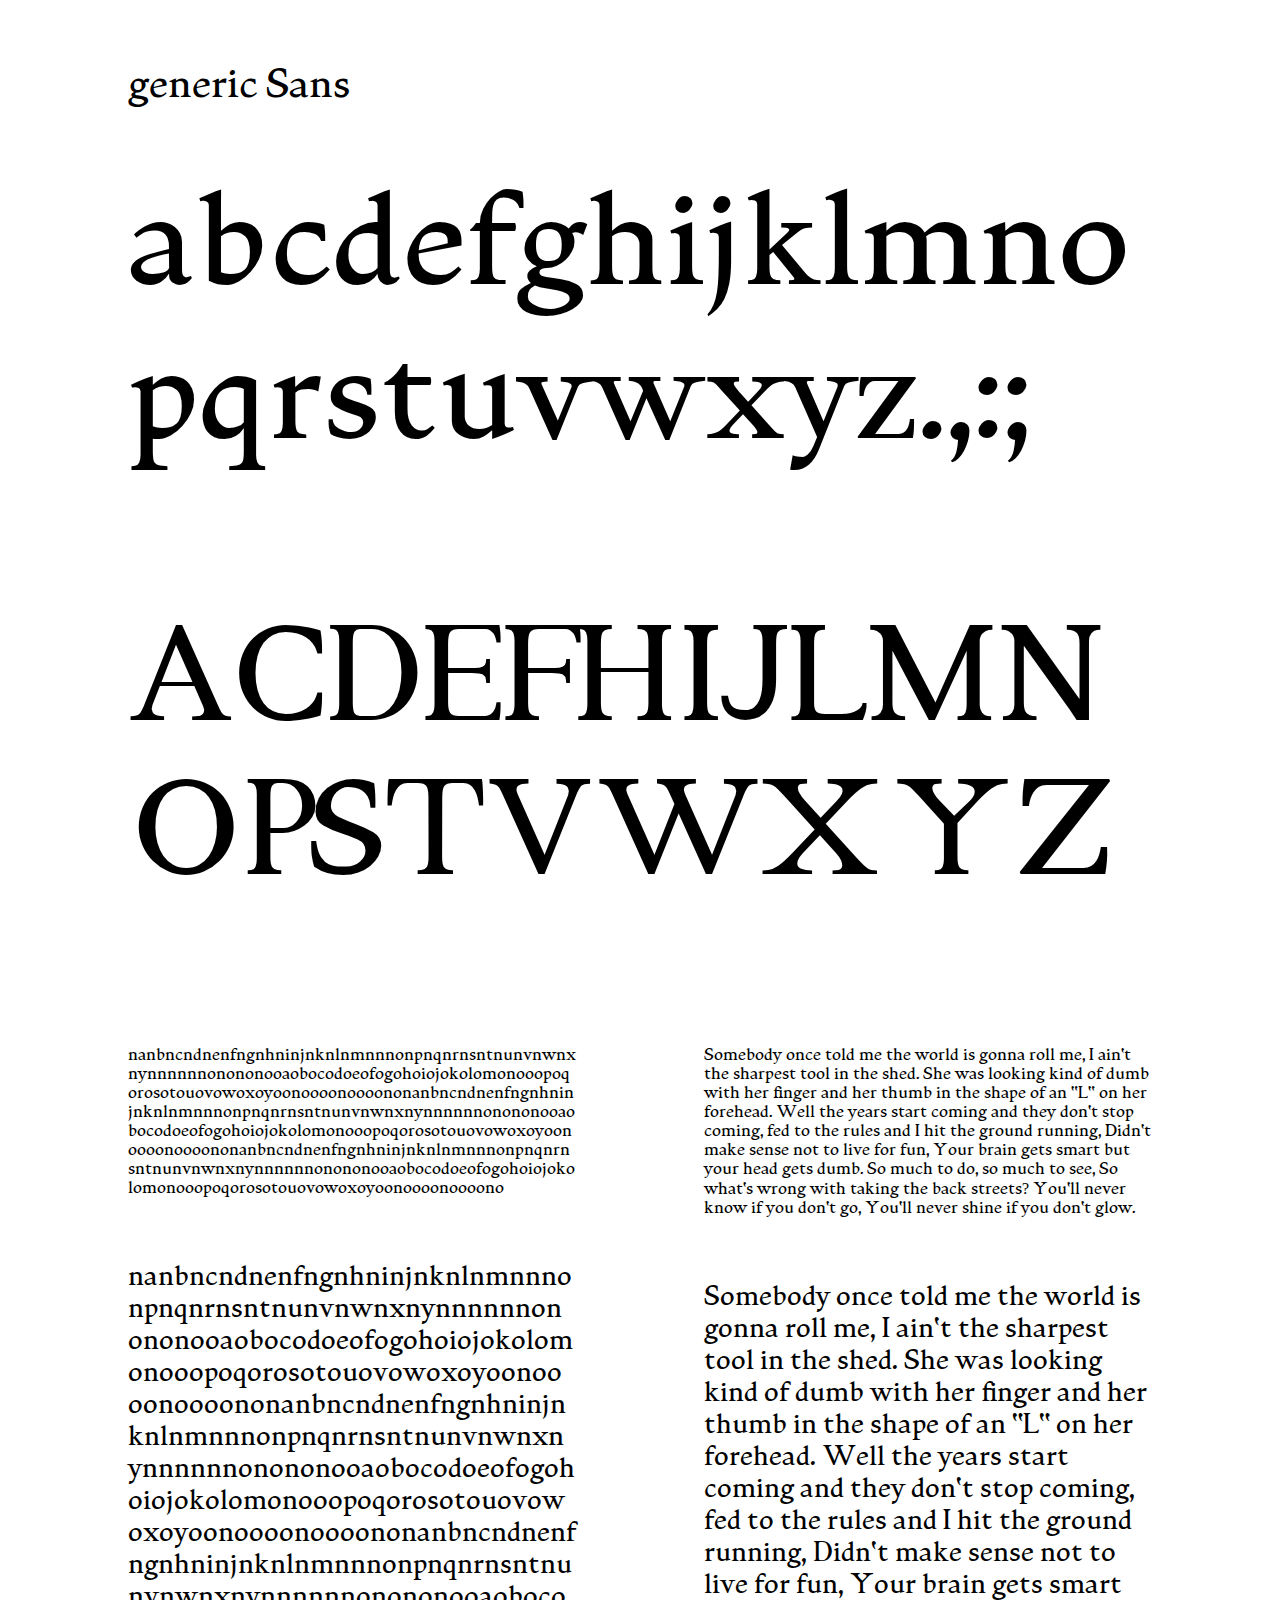
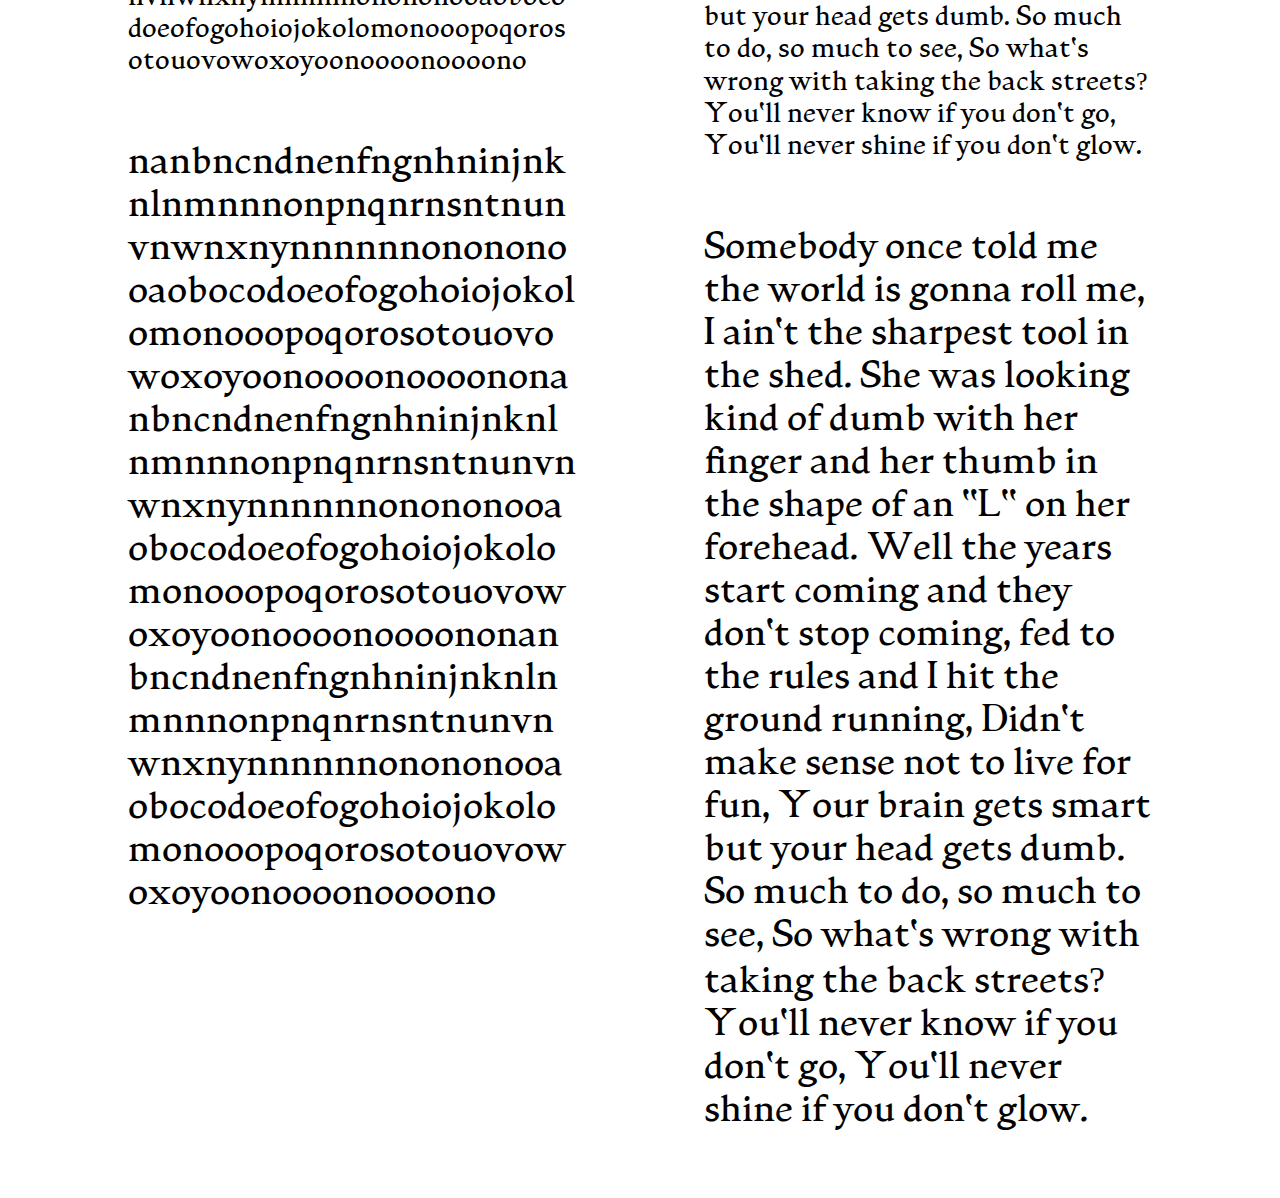
==== index.html @ 1fd0e132 "first" ====
<!DOCTYPE html>
<head>
  <script>
  window.onbeforeunload = function () {
  window.scrollTo(0, 0);
}
  </script>
  <link rel="stylesheet" href="style.css">

</head>
<body>
  <div class="type_specimen font_name">generic Sans</div>
  <div class="type_specimen alphabet" contenteditable="true" spellcheck="false">abcdefghijklmnopqrstuvwxyz.,:;</div>
  <div class="type_specimen alphabet" contenteditable="true" spellcheck="false">ACDEFHIJLMNOPSTVWXYZ</div>
  <section>
    <div contenteditable="true" spellcheck="false" class="type_specimen texture sixteen">[base64]
    </div>
    <div contenteditable="true" spellcheck="false" class="type_specimen texture twenty-six">[base64]
    </div>
    <div contenteditable="true" spellcheck="false" class="type_specimen texture thirty-six">[base64]
    </div>
  </section>
  <section>
    <div contenteditable="true" spellcheck="false" class="type_specimen paragraph sixteen">Somebody once told me the world is gonna roll me, I ain't the sharpest tool in the shed. She was looking kind of dumb with her finger and her thumb in the shape of an "L" on her forehead. Well the years start coming and they don't stop coming, fed to the rules and I hit the ground running, Didn't make sense not to live for fun, Your brain gets smart but your head gets dumb. So much to do, so much to see, So what's wrong with taking the back streets? You'll never know if you don't go, You'll never shine if you don't glow.
    </div>
    <div contenteditable="true" spellcheck="false" class="type_specimen paragraph twenty-six">Somebody once told me the world is gonna roll me, I ain't the sharpest tool in the shed. She was looking kind of dumb with her finger and her thumb in the shape of an "L" on her forehead. Well the years start coming and they don't stop coming, fed to the rules and I hit the ground running, Didn't make sense not to live for fun, Your brain gets smart but your head gets dumb. So much to do, so much to see, So what's wrong with taking the back streets? You'll never know if you don't go, You'll never shine if you don't glow.
    </div>
    <div contenteditable="true" spellcheck="false" class="type_specimen paragraph thirty-six">Somebody once told me the world is gonna roll me, I ain't the sharpest tool in the shed. She was looking kind of dumb with her finger and her thumb in the shape of an "L" on her forehead. Well the years start coming and they don't stop coming, fed to the rules and I hit the ground running, Didn't make sense not to live for fun, Your brain gets smart but your head gets dumb. So much to do, so much to see, So what's wrong with taking the back streets? You'll never know if you don't go, You'll never shine if you don't glow.
    </div>
  </section>


</body>
</html>
---- style.css ----
@font-face {
    font-family: 'Generic Serif_Regular';
    src:    url('Generic_Serif-Regular_web.eot');
    src:    url('Generic_Serif-Regular_web.eot?#iefix') format('embedded-opentype'),
            url('Generic_Serif-Regular_web.woff') format('woff'),
            url('Generic_Serif-Regular_web.woff2') format('woff2'),
            url('Generic_Serif-Regular_web.ttf') format('truetype'),
            url('Generic_Serif-Regular_web.svg#svgFontName') format('svg');
    font-weight: normal;
    font-style: normal;
}

html {
  -webkit-tap-highlight-color: transparent;
  font-weight: normal;
  font-smooth: never;
 -webkit-font-smoothing: antialiased;

}




body{

  font-family: -apple-system, BlinkMacSystemFont,
     "Segoe UI", "Roboto", "Oxygen",
     "Ubuntu", "Cantarell", "Fira Sans",
     "Droid Sans", "Helvetica Neue", sans-serif, STXihei, 微软雅黑;
  border: 0;
  margin: 0;
  transition: .5s;
  overflow-x: hidden;
  background-color: white;
  display: flex;
  flex-direction: row;
  flex-wrap: wrap;
  align-items: flex-start;
  justify-content: flex-start;
  text-decoration: none;
}
[contenteditable]:focus {
    outline: none;
}
div{

  width: 80vw;
  margin-left: 10vw;
}
.type_specimen{
  font-family: 'Generic Serif_Regular';
  margin-top: 5vw;
  margin-bottom: 5vw;
}
.font_name{
  font-size: 3vw;
  margin-bottom: 0;
  flex-grow: 1;
}
.alphabet{
    font-size: 10vw;
    word-wrap: break-word;
}
.texture{
  word-wrap: break-word;
  width: 35vw
}
.paragraph{
  word-wrap: break-word;
  width: 35vw
}
.sixteen{
  font-size: 16px;
}
.twenty-six{
  font-size: 26px;
}
.thirty-six{
  font-size: 36px;
}
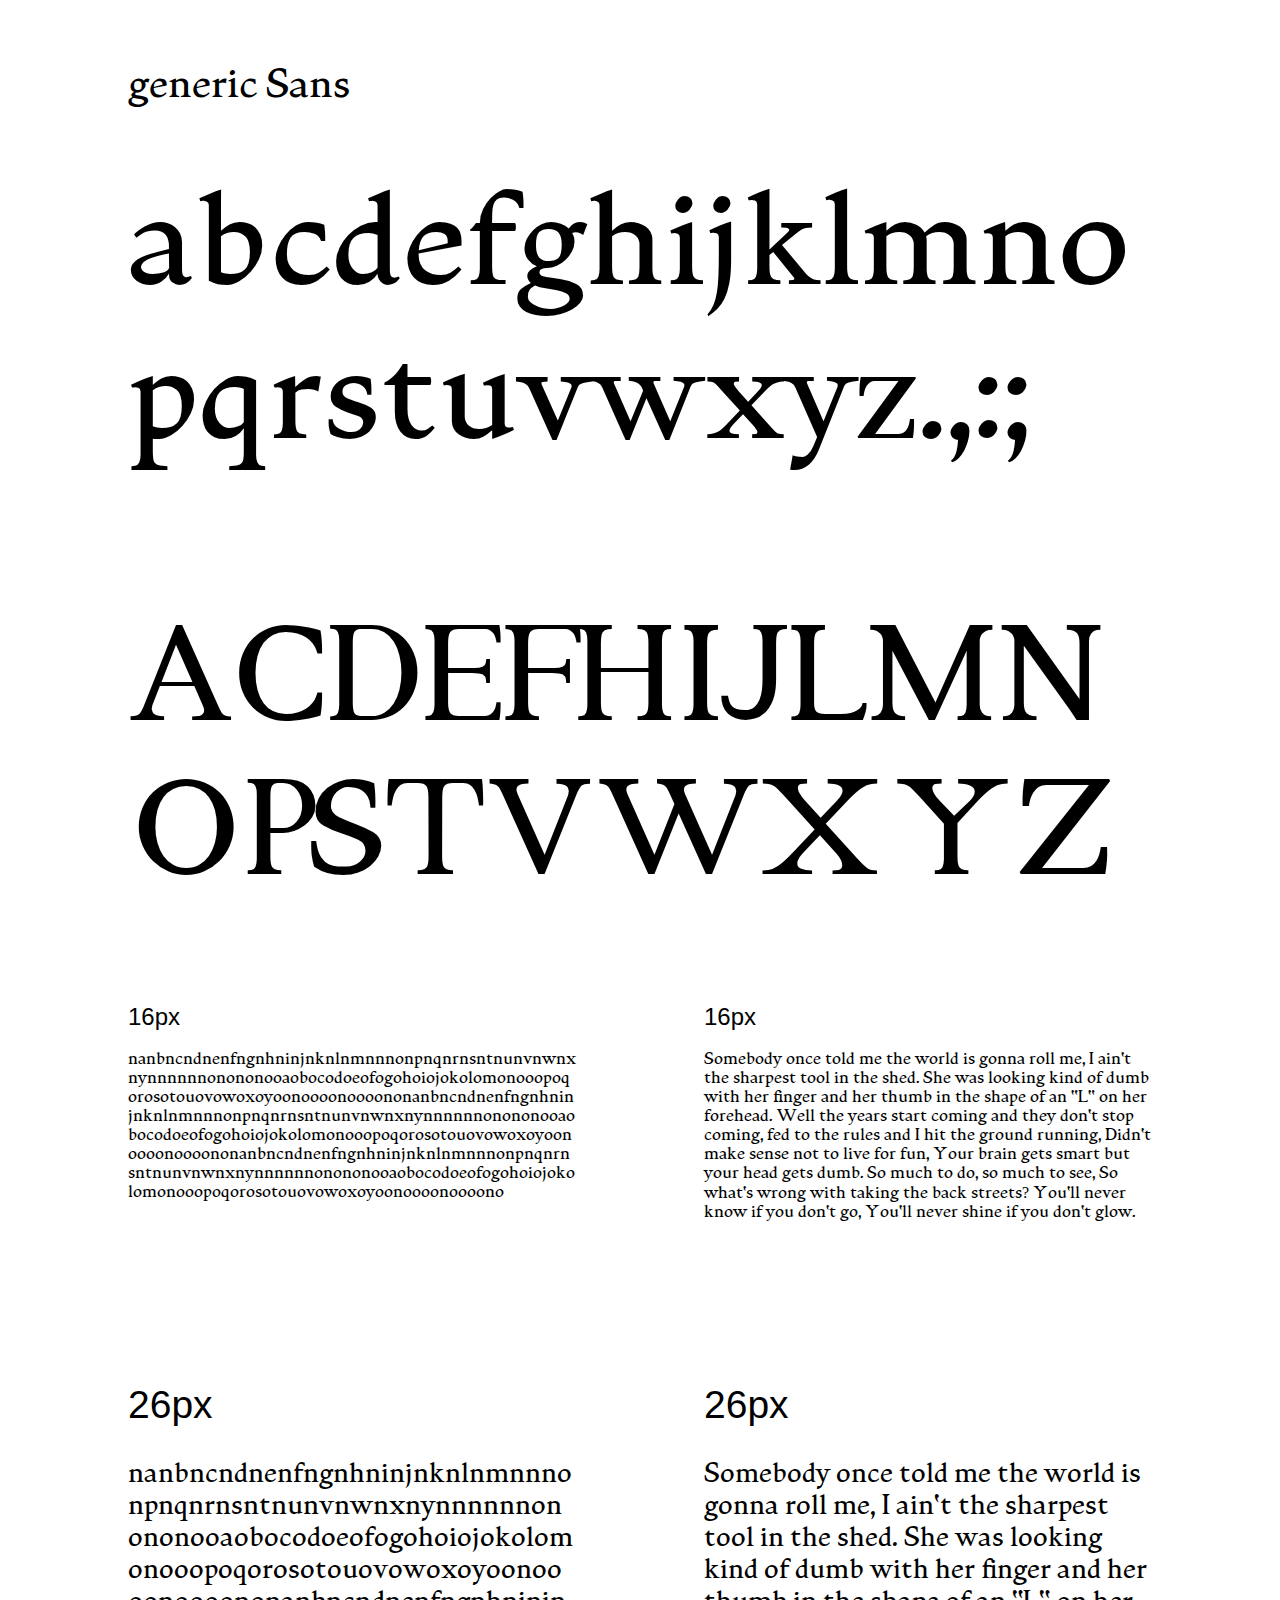
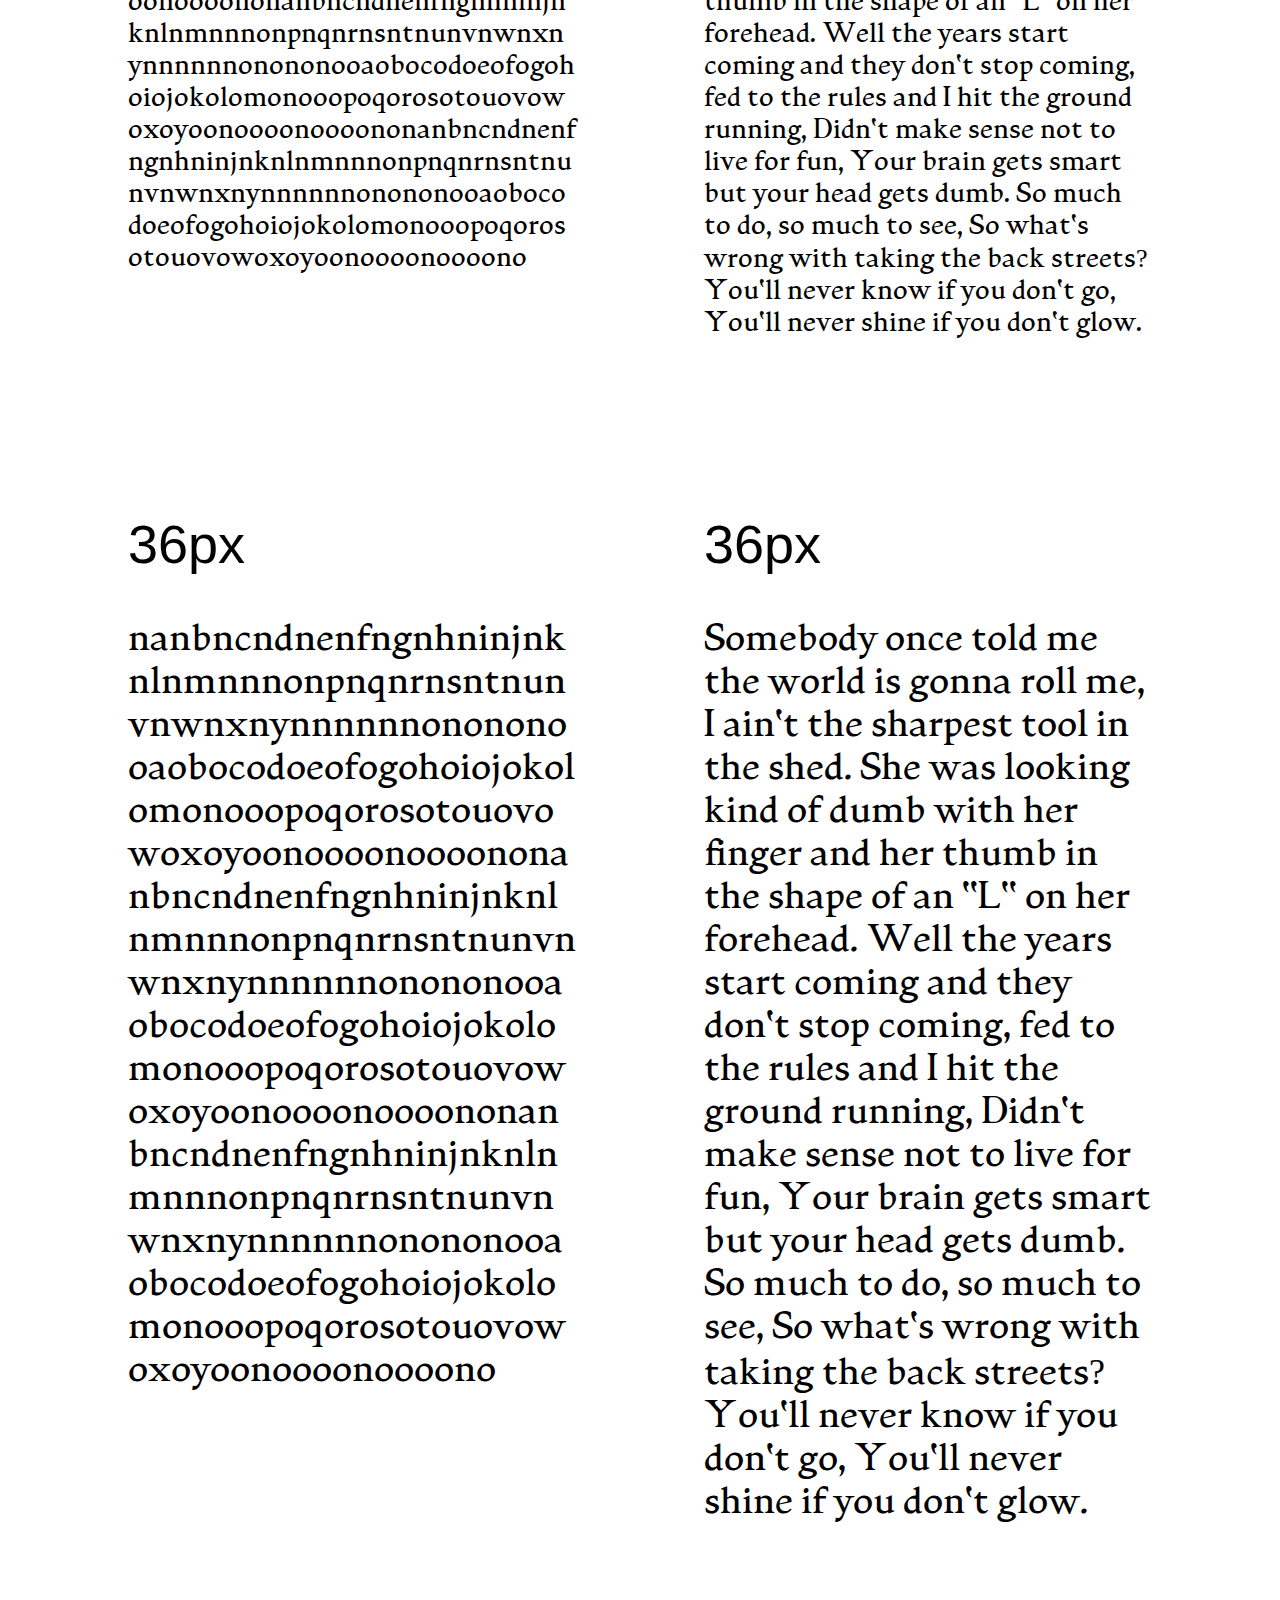
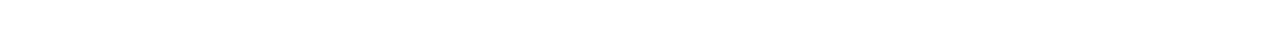
==== commit bfd8b4c5: "up" ====
--- a/index.html
+++ b/index.html
@@ -13,19 +13,21 @@
   <div class="type_specimen alphabet" contenteditable="true" spellcheck="false">abcdefghijklmnopqrstuvwxyz.,:;</div>
   <div class="type_specimen alphabet" contenteditable="true" spellcheck="false">ACDEFHIJLMNOPSTVWXYZ</div>
   <section>
-    <div contenteditable="true" spellcheck="false" class="type_specimen texture sixteen">[base64]
+    <div contenteditable="true" spellcheck="false" class="type_specimen texture sixteen"><h2>16px</h2>[base64]
     </div>
-    <div contenteditable="true" spellcheck="false" class="type_specimen texture twenty-six">[base64]
-    </div>
-    <div contenteditable="true" spellcheck="false" class="type_specimen texture thirty-six">[base64]
+    <div contenteditable="true" spellcheck="false" class="type_specimen paragraph sixteen"><h2>16px</h2>Somebody once told me the world is gonna roll me, I ain't the sharpest tool in the shed. She was looking kind of dumb with her finger and her thumb in the shape of an "L" on her forehead. Well the years start coming and they don't stop coming, fed to the rules and I hit the ground running, Didn't make sense not to live for fun, Your brain gets smart but your head gets dumb. So much to do, so much to see, So what's wrong with taking the back streets? You'll never know if you don't go, You'll never shine if you don't glow.
     </div>
   </section>
   <section>
-    <div contenteditable="true" spellcheck="false" class="type_specimen paragraph sixteen">Somebody once told me the world is gonna roll me, I ain't the sharpest tool in the shed. She was looking kind of dumb with her finger and her thumb in the shape of an "L" on her forehead. Well the years start coming and they don't stop coming, fed to the rules and I hit the ground running, Didn't make sense not to live for fun, Your brain gets smart but your head gets dumb. So much to do, so much to see, So what's wrong with taking the back streets? You'll never know if you don't go, You'll never shine if you don't glow.
+    <div contenteditable="true" spellcheck="false" class="type_specimen texture twenty-six"><h2>26px</h2>[base64]
     </div>
-    <div contenteditable="true" spellcheck="false" class="type_specimen paragraph twenty-six">Somebody once told me the world is gonna roll me, I ain't the sharpest tool in the shed. She was looking kind of dumb with her finger and her thumb in the shape of an "L" on her forehead. Well the years start coming and they don't stop coming, fed to the rules and I hit the ground running, Didn't make sense not to live for fun, Your brain gets smart but your head gets dumb. So much to do, so much to see, So what's wrong with taking the back streets? You'll never know if you don't go, You'll never shine if you don't glow.
+    <div contenteditable="true" spellcheck="false" class="type_specimen paragraph twenty-six"><h2>26px</h2>Somebody once told me the world is gonna roll me, I ain't the sharpest tool in the shed. She was looking kind of dumb with her finger and her thumb in the shape of an "L" on her forehead. Well the years start coming and they don't stop coming, fed to the rules and I hit the ground running, Didn't make sense not to live for fun, Your brain gets smart but your head gets dumb. So much to do, so much to see, So what's wrong with taking the back streets? You'll never know if you don't go, You'll never shine if you don't glow.
     </div>
-    <div contenteditable="true" spellcheck="false" class="type_specimen paragraph thirty-six">Somebody once told me the world is gonna roll me, I ain't the sharpest tool in the shed. She was looking kind of dumb with her finger and her thumb in the shape of an "L" on her forehead. Well the years start coming and they don't stop coming, fed to the rules and I hit the ground running, Didn't make sense not to live for fun, Your brain gets smart but your head gets dumb. So much to do, so much to see, So what's wrong with taking the back streets? You'll never know if you don't go, You'll never shine if you don't glow.
+  </section>
+  <section>
+    <div contenteditable="true" spellcheck="false" class="type_specimen texture thirty-six"><h2>36px</h2>[base64]
+    </div>
+    <div contenteditable="true" spellcheck="false" class="type_specimen paragraph thirty-six"><h2>36px</h2>Somebody once told me the world is gonna roll me, I ain't the sharpest tool in the shed. She was looking kind of dumb with her finger and her thumb in the shape of an "L" on her forehead. Well the years start coming and they don't stop coming, fed to the rules and I hit the ground running, Didn't make sense not to live for fun, Your brain gets smart but your head gets dumb. So much to do, so much to see, So what's wrong with taking the back streets? You'll never know if you don't go, You'll never shine if you don't glow.
     </div>
   </section>
 
--- a/style.css
+++ b/style.css
@@ -43,23 +43,33 @@
     outline: none;
 }
 div{
-
   width: 80vw;
-  margin-left: 10vw;
+}
+h2{
+  font-style: normal;
+  font-weight: normal;
+  font-family: -apple-system, BlinkMacSystemFont,
+     "Segoe UI", "Roboto", "Oxygen",
+     "Ubuntu", "Cantarell", "Fira Sans",
+     "Droid Sans", "Helvetica Neue", sans-serif, STXihei, 微软雅黑;
 }
 .type_specimen{
   font-family: 'Generic Serif_Regular';
-  margin-top: 5vw;
-  margin-bottom: 5vw;
 }
 .font_name{
   font-size: 3vw;
   margin-bottom: 0;
   flex-grow: 1;
+  margin-left: 10vw;
+  margin-top: 5vw;
 }
 .alphabet{
     font-size: 10vw;
     word-wrap: break-word;
+    margin-left: 10vw;
+    margin-top: 5vw;
+    margin-bottom: 5vw;
+
 }
 .texture{
   word-wrap: break-word;
@@ -78,3 +88,10 @@
 .thirty-six{
   font-size: 36px;
 }
+section{
+  width: 80vw;
+  margin-left: 10vw;
+  margin-bottom: 10vw;
+  display: flex;
+  justify-content: space-between;
+}
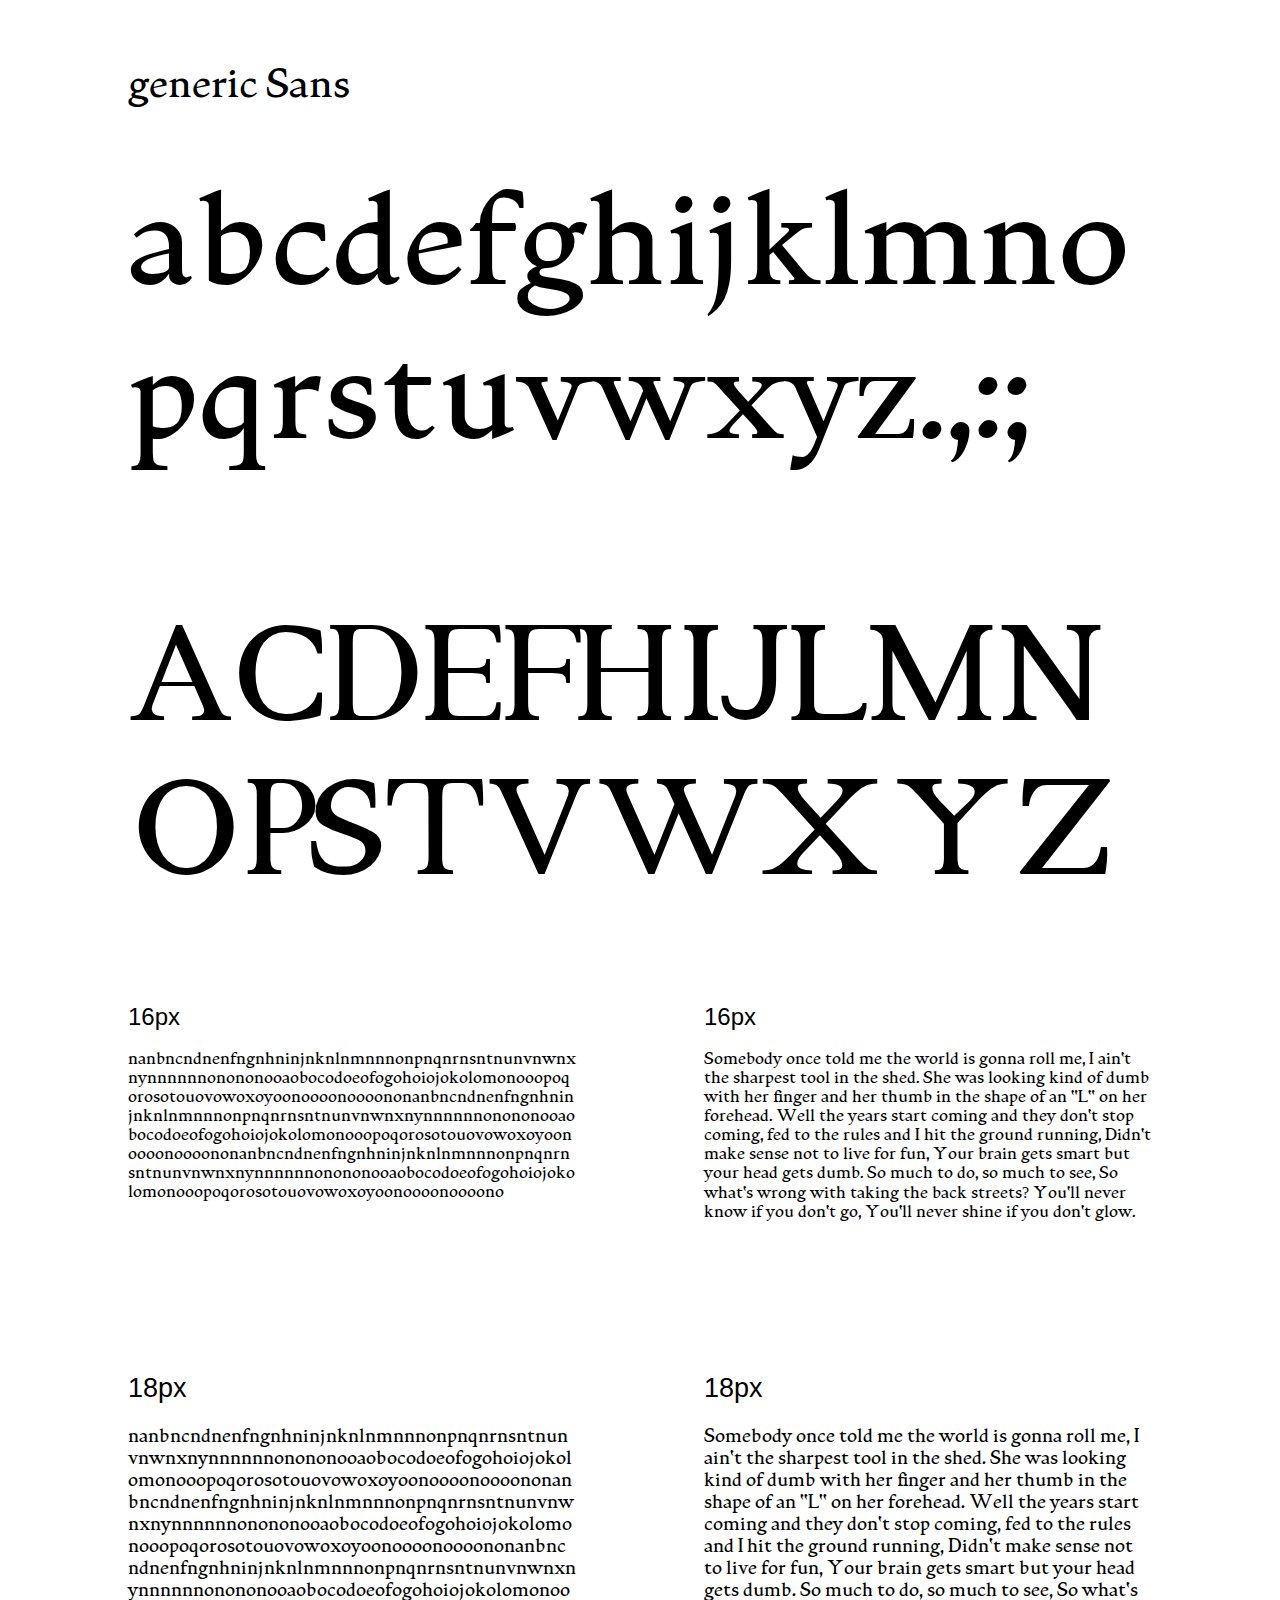
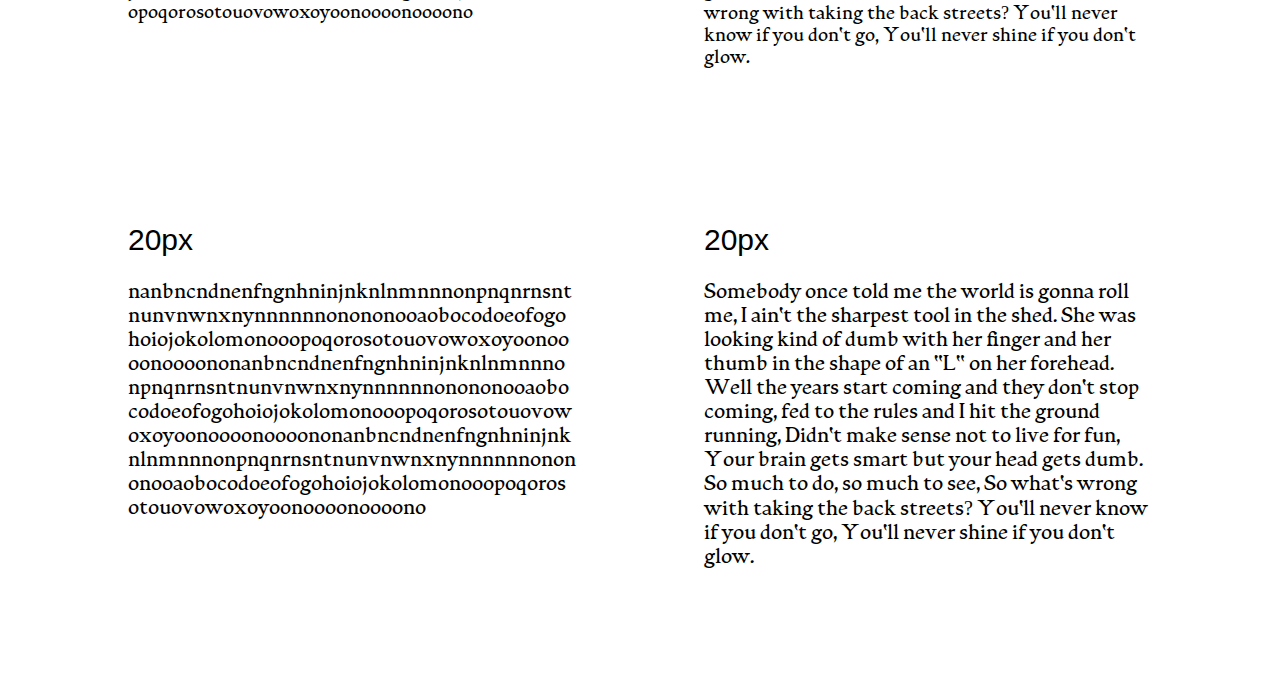
==== commit 45b03693: "d" ====
--- a/index.html
+++ b/index.html
@@ -19,15 +19,15 @@
     </div>
   </section>
   <section>
-    <div contenteditable="true" spellcheck="false" class="type_specimen texture twenty-six"><h2>26px</h2>[base64]
+    <div contenteditable="true" spellcheck="false" class="type_specimen texture twenty-six"><h2>18px</h2>[base64]
     </div>
-    <div contenteditable="true" spellcheck="false" class="type_specimen paragraph twenty-six"><h2>26px</h2>Somebody once told me the world is gonna roll me, I ain't the sharpest tool in the shed. She was looking kind of dumb with her finger and her thumb in the shape of an "L" on her forehead. Well the years start coming and they don't stop coming, fed to the rules and I hit the ground running, Didn't make sense not to live for fun, Your brain gets smart but your head gets dumb. So much to do, so much to see, So what's wrong with taking the back streets? You'll never know if you don't go, You'll never shine if you don't glow.
+    <div contenteditable="true" spellcheck="false" class="type_specimen paragraph twenty-six"><h2>18px</h2>Somebody once told me the world is gonna roll me, I ain't the sharpest tool in the shed. She was looking kind of dumb with her finger and her thumb in the shape of an "L" on her forehead. Well the years start coming and they don't stop coming, fed to the rules and I hit the ground running, Didn't make sense not to live for fun, Your brain gets smart but your head gets dumb. So much to do, so much to see, So what's wrong with taking the back streets? You'll never know if you don't go, You'll never shine if you don't glow.
     </div>
   </section>
   <section>
-    <div contenteditable="true" spellcheck="false" class="type_specimen texture thirty-six"><h2>36px</h2>[base64]
+    <div contenteditable="true" spellcheck="false" class="type_specimen texture thirty-six"><h2>20px</h2>[base64]
     </div>
-    <div contenteditable="true" spellcheck="false" class="type_specimen paragraph thirty-six"><h2>36px</h2>Somebody once told me the world is gonna roll me, I ain't the sharpest tool in the shed. She was looking kind of dumb with her finger and her thumb in the shape of an "L" on her forehead. Well the years start coming and they don't stop coming, fed to the rules and I hit the ground running, Didn't make sense not to live for fun, Your brain gets smart but your head gets dumb. So much to do, so much to see, So what's wrong with taking the back streets? You'll never know if you don't go, You'll never shine if you don't glow.
+    <div contenteditable="true" spellcheck="false" class="type_specimen paragraph thirty-six"><h2>20px</h2>Somebody once told me the world is gonna roll me, I ain't the sharpest tool in the shed. She was looking kind of dumb with her finger and her thumb in the shape of an "L" on her forehead. Well the years start coming and they don't stop coming, fed to the rules and I hit the ground running, Didn't make sense not to live for fun, Your brain gets smart but your head gets dumb. So much to do, so much to see, So what's wrong with taking the back streets? You'll never know if you don't go, You'll never shine if you don't glow.
     </div>
   </section>
 
--- a/style.css
+++ b/style.css
@@ -83,10 +83,10 @@
   font-size: 16px;
 }
 .twenty-six{
-  font-size: 26px;
+  font-size: 18px;
 }
 .thirty-six{
-  font-size: 36px;
+  font-size: 20px;
 }
 section{
   width: 80vw;
